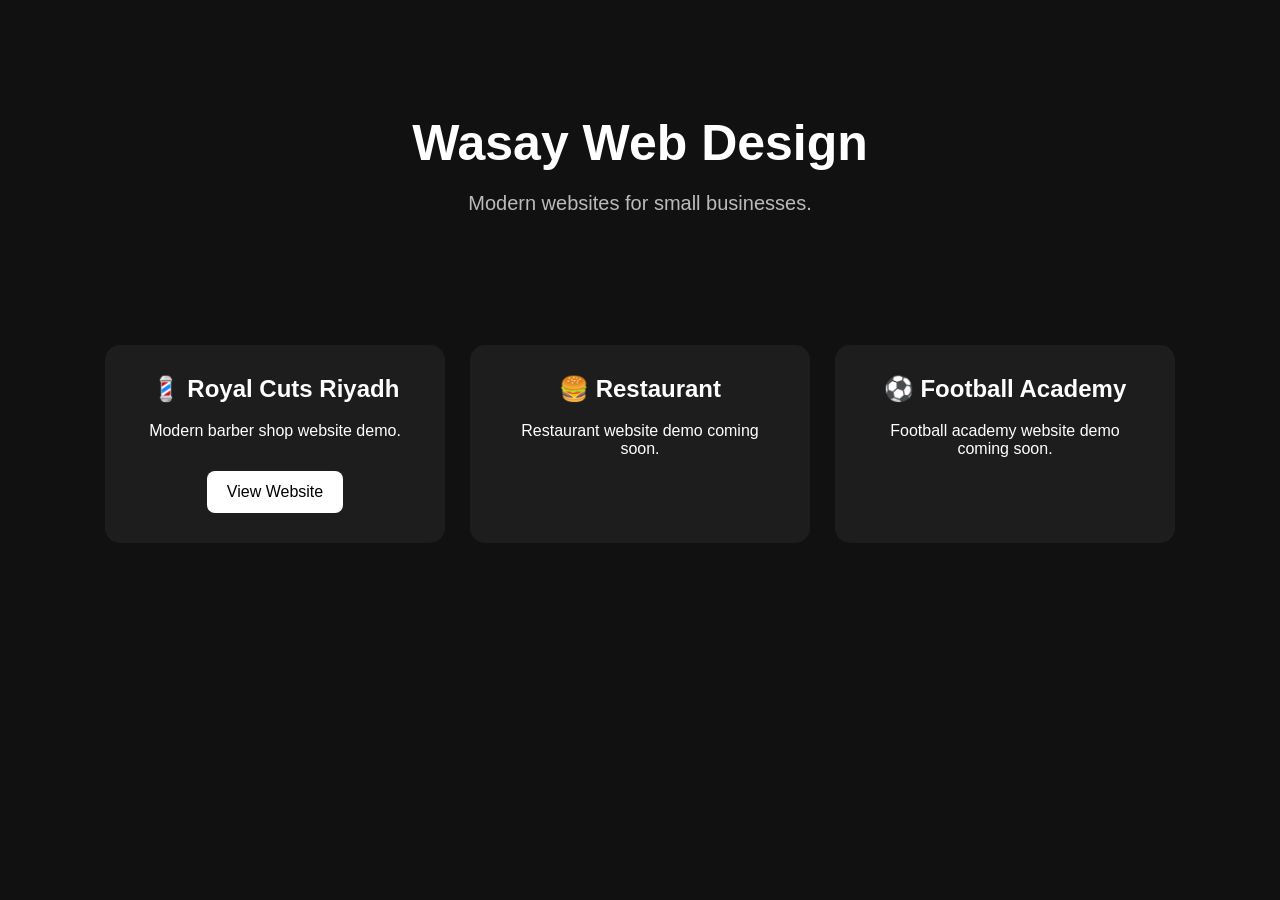
==== portfolio.html @ 5b3b69e5 "Add files via upload" ====
<!DOCTYPE html>
<html lang="en">
<head>
    <meta charset="UTF-8">
    <meta name="viewport" content="width=device-width, initial-scale=1.0">
    <title>Wasay Web Design</title>

    <style>
        body {
            margin: 0;
            font-family: Arial, sans-serif;
            background: #111;
            color: white;
            text-align: center;
        }

        header {
            padding: 80px 20px;
        }

        h1 {
            font-size: 50px;
            margin-bottom: 10px;
        }

        .subtitle {
            color: #bbb;
            font-size: 20px;
        }

        .projects {
            display: flex;
            justify-content: center;
            gap: 25px;
            flex-wrap: wrap;
            padding: 30px;
        }

        .card {
            background: #1d1d1d;
            width: 280px;
            padding: 30px;
            border-radius: 15px;
        }

        .card h2 {
            margin-top: 0;
        }

        .button {
            display: inline-block;
            margin-top: 15px;
            padding: 12px 20px;
            background: white;
            color: black;
            text-decoration: none;
            border-radius: 8px;
        }

        .button:hover {
            opacity: 0.8;
        }
    </style>
</head>

<body>

    <header>
        <h1>Wasay Web Design</h1>
        <p class="subtitle">
            Modern websites for small businesses.
        </p>
    </header>

    <section class="projects">

        <div class="card">
            <h2>💈 Royal Cuts Riyadh</h2>
            <p>Modern barber shop website demo.</p>

            <a class="button"
               href= https://assassinssword7-create.github.io/wasay-first-website/
               target="_blank">
                View Website
            </a>
        </div>

        <div class="card">
            <h2>🍔 Restaurant</h2>
            <p>Restaurant website demo coming soon.</p>
        </div>

        <div class="card">
            <h2>⚽ Football Academy</h2>
            <p>Football academy website demo coming soon.</p>
        </div>

    </section>

</body>
</html>
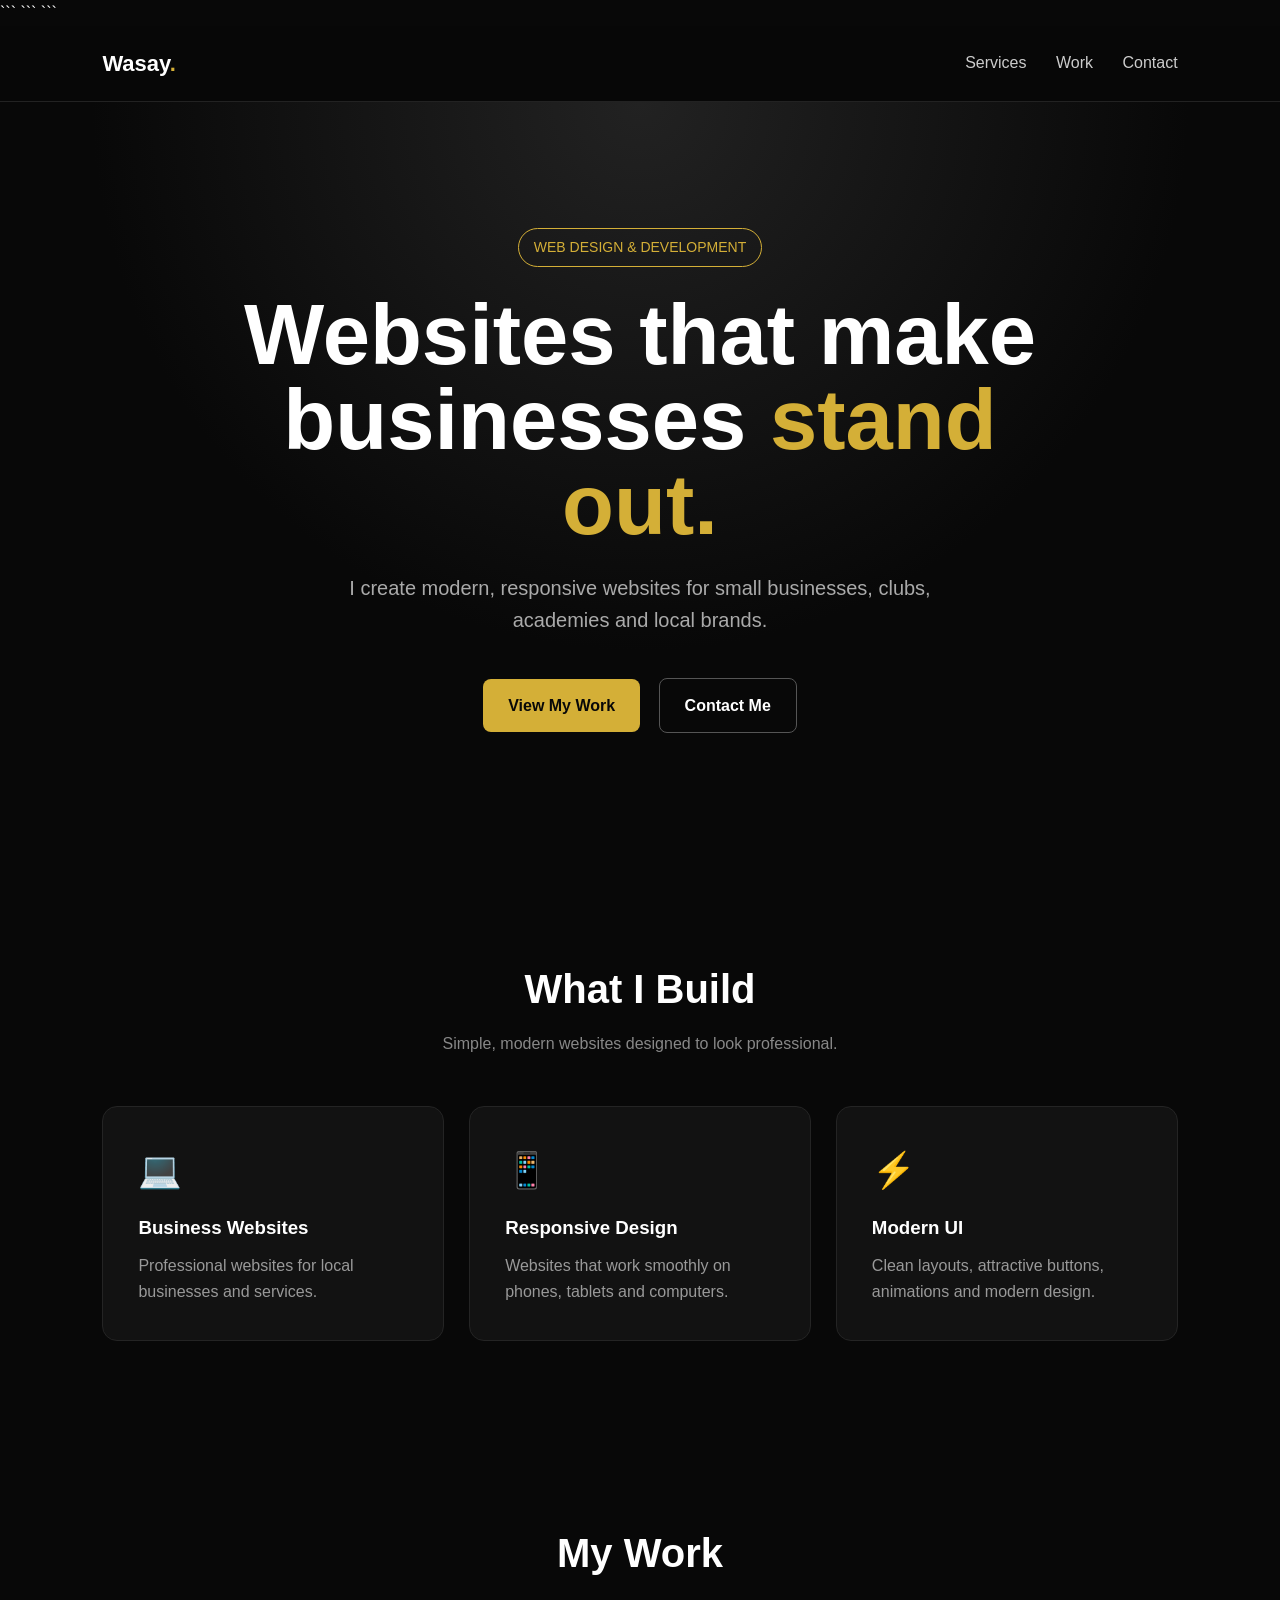
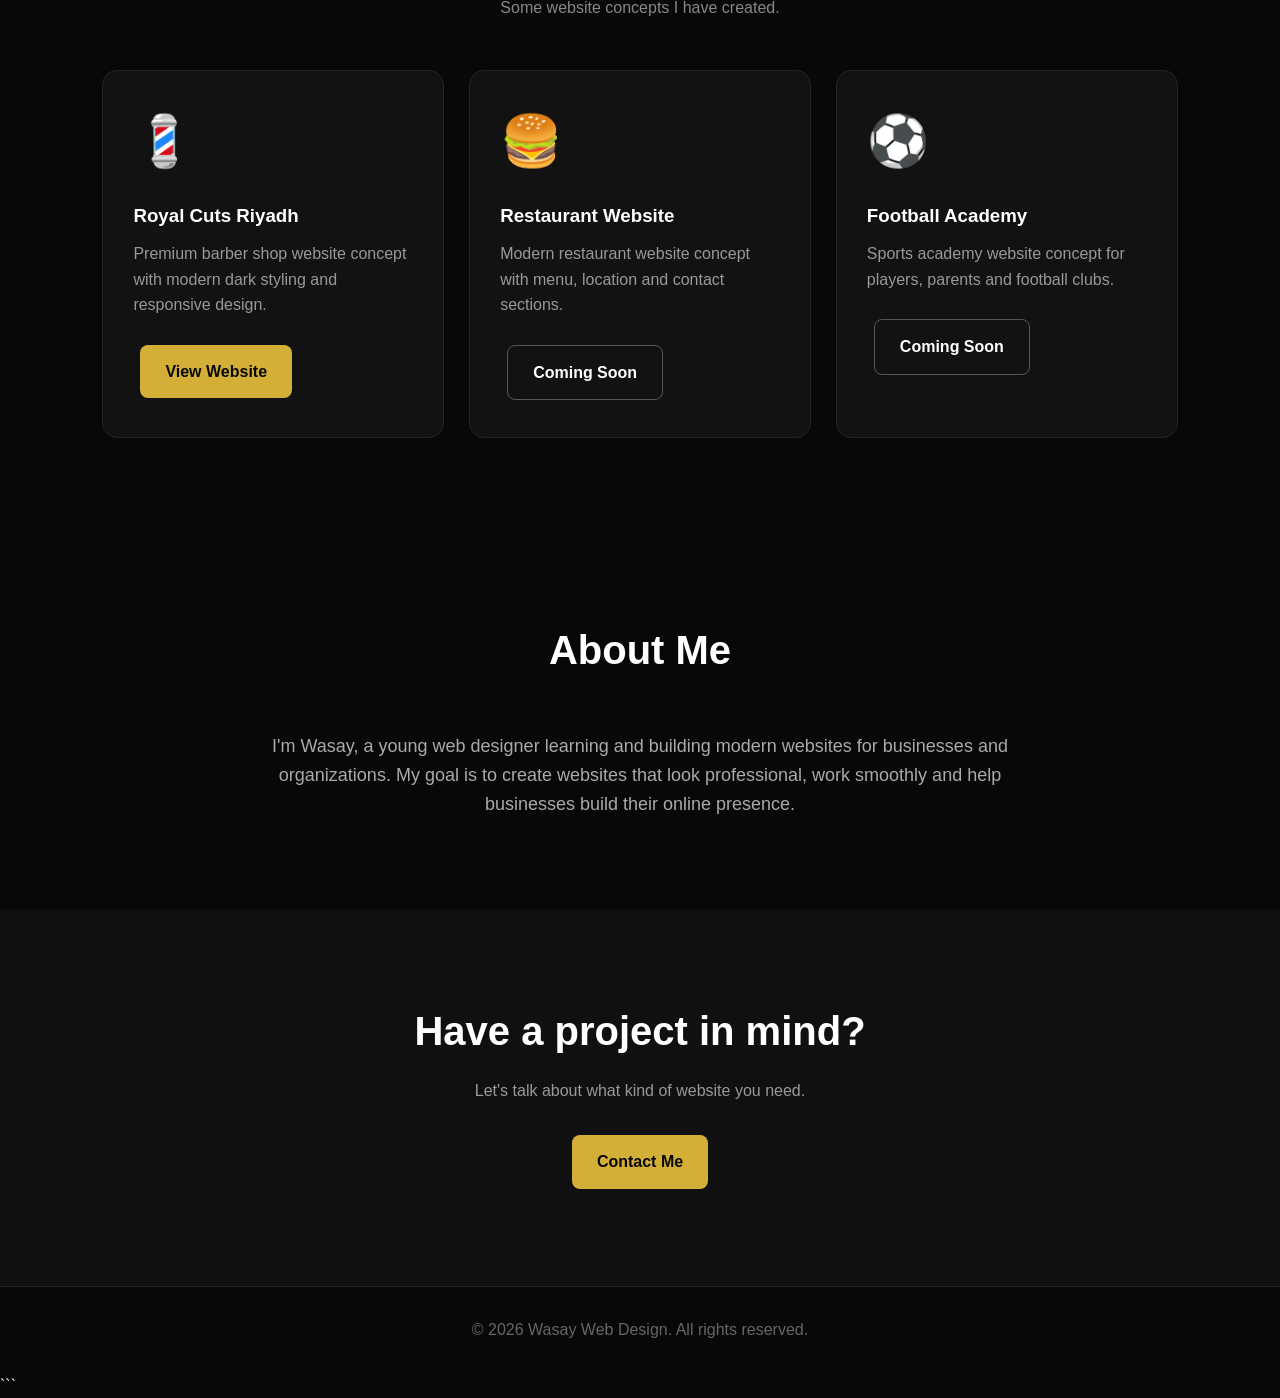
==== commit 3d5caccf: "Add files via upload" ====
--- a/portfolio.html
+++ b/portfolio.html
@@ -1,101 +1,555 @@
 <!DOCTYPE html>
+
 <html lang="en">
 <head>
     <meta charset="UTF-8">
     <meta name="viewport" content="width=device-width, initial-scale=1.0">
-    <title>Wasay Web Design</title>
-
-    <style>
-        body {
-            margin: 0;
-            font-family: Arial, sans-serif;
-            background: #111;
-            color: white;
-            text-align: center;
+
+```
+<title>Wasay Web Design | Modern Websites</title>
+
+<style>
+    * {
+        margin: 0;
+        padding: 0;
+        box-sizing: border-box;
+    }
+
+    html {
+        scroll-behavior: smooth;
+    }
+
+    body {
+        font-family: Arial, sans-serif;
+        background: #080808;
+        color: white;
+        line-height: 1.6;
+    }
+
+    /* NAVBAR */
+
+    nav {
+        position: sticky;
+        top: 0;
+        z-index: 1000;
+        display: flex;
+        justify-content: space-between;
+        align-items: center;
+        padding: 20px 8%;
+        background: rgba(8, 8, 8, 0.95);
+        border-bottom: 1px solid #222;
+    }
+
+    .logo {
+        font-size: 22px;
+        font-weight: bold;
+    }
+
+    .logo span {
+        color: #d4af37;
+    }
+
+    nav a {
+        color: #ccc;
+        text-decoration: none;
+        margin-left: 25px;
+        transition: 0.3s;
+    }
+
+    nav a:hover {
+        color: #d4af37;
+    }
+
+    /* HERO */
+
+    .hero {
+        min-height: 85vh;
+        display: flex;
+        align-items: center;
+        justify-content: center;
+        text-align: center;
+        padding: 60px 20px;
+        background:
+            radial-gradient(circle at top, #222 0%, #080808 55%);
+    }
+
+    .hero-content {
+        max-width: 850px;
+    }
+
+    .tag {
+        display: inline-block;
+        color: #d4af37;
+        border: 1px solid #d4af37;
+        padding: 7px 15px;
+        border-radius: 30px;
+        font-size: 14px;
+        margin-bottom: 25px;
+    }
+
+    .hero h1 {
+        font-size: clamp(45px, 8vw, 85px);
+        line-height: 1;
+        margin-bottom: 25px;
+    }
+
+    .hero h1 span {
+        color: #d4af37;
+    }
+
+    .hero p {
+        color: #aaa;
+        font-size: 20px;
+        max-width: 650px;
+        margin: auto;
+    }
+
+    .hero-buttons {
+        margin-top: 35px;
+    }
+
+    .button {
+        display: inline-block;
+        padding: 14px 25px;
+        margin: 7px;
+        border-radius: 8px;
+        text-decoration: none;
+        font-weight: bold;
+        transition: 0.3s;
+    }
+
+    .primary {
+        background: #d4af37;
+        color: #080808;
+    }
+
+    .primary:hover {
+        transform: translateY(-3px);
+        opacity: 0.9;
+    }
+
+    .secondary {
+        border: 1px solid #555;
+        color: white;
+    }
+
+    .secondary:hover {
+        border-color: #d4af37;
+        color: #d4af37;
+    }
+
+    /* SECTIONS */
+
+    section {
+        padding: 90px 8%;
+    }
+
+    .section-title {
+        text-align: center;
+        margin-bottom: 50px;
+    }
+
+    .section-title h2 {
+        font-size: 40px;
+        margin-bottom: 10px;
+    }
+
+    .section-title p {
+        color: #888;
+    }
+
+    /* SERVICES */
+
+    .services {
+        display: grid;
+        grid-template-columns: repeat(3, 1fr);
+        gap: 25px;
+    }
+
+    .service {
+        background: #121212;
+        border: 1px solid #242424;
+        padding: 35px;
+        border-radius: 15px;
+        transition: 0.3s;
+    }
+
+    .service:hover {
+        transform: translateY(-7px);
+        border-color: #d4af37;
+    }
+
+    .service-icon {
+        font-size: 35px;
+        margin-bottom: 15px;
+    }
+
+    .service h3 {
+        margin-bottom: 10px;
+    }
+
+    .service p {
+        color: #999;
+    }
+
+    /* PROJECTS */
+
+    .projects {
+        display: grid;
+        grid-template-columns: repeat(3, 1fr);
+        gap: 25px;
+    }
+
+    .project {
+        background: #121212;
+        border-radius: 15px;
+        padding: 30px;
+        border: 1px solid #242424;
+        transition: 0.3s;
+    }
+
+    .project:hover {
+        transform: translateY(-7px);
+        border-color: #d4af37;
+    }
+
+    .project-icon {
+        font-size: 50px;
+        margin-bottom: 20px;
+    }
+
+    .project h3 {
+        margin-bottom: 10px;
+    }
+
+    .project p {
+        color: #999;
+        margin-bottom: 20px;
+    }
+
+    /* ABOUT */
+
+    .about {
+        max-width: 800px;
+        margin: auto;
+        text-align: center;
+    }
+
+    .about p {
+        color: #aaa;
+        font-size: 18px;
+    }
+
+    /* CONTACT */
+
+    .contact {
+        text-align: center;
+        background: #101010;
+    }
+
+    .contact h2 {
+        font-size: 40px;
+        margin-bottom: 15px;
+    }
+
+    .contact p {
+        color: #999;
+        margin-bottom: 25px;
+    }
+
+    /* FOOTER */
+
+    footer {
+        text-align: center;
+        padding: 30px;
+        border-top: 1px solid #222;
+        color: #666;
+    }
+
+    /* MOBILE */
+
+    @media (max-width: 800px) {
+
+        nav {
+            padding: 18px 5%;
         }
 
-        header {
-            padding: 80px 20px;
+        nav a {
+            margin-left: 10px;
+            font-size: 14px;
         }
 
-        h1 {
-            font-size: 50px;
-            margin-bottom: 10px;
+        section {
+            padding: 70px 5%;
         }
 
-        .subtitle {
-            color: #bbb;
-            font-size: 20px;
+        .services,
+        .projects {
+            grid-template-columns: 1fr;
         }
 
-        .projects {
-            display: flex;
-            justify-content: center;
-            gap: 25px;
-            flex-wrap: wrap;
-            padding: 30px;
+        .hero {
+            min-height: 75vh;
         }
 
-        .card {
-            background: #1d1d1d;
-            width: 280px;
-            padding: 30px;
-            border-radius: 15px;
+        .hero p {
+            font-size: 17px;
         }
-
-        .card h2 {
-            margin-top: 0;
-        }
-
-        .button {
-            display: inline-block;
-            margin-top: 15px;
-            padding: 12px 20px;
-            background: white;
-            color: black;
-            text-decoration: none;
-            border-radius: 8px;
-        }
-
-        .button:hover {
-            opacity: 0.8;
-        }
-    </style>
+    }
+</style>
+```
+
 </head>
 
 <body>
 
-    <header>
-        <h1>Wasay Web Design</h1>
-        <p class="subtitle">
-            Modern websites for small businesses.
+```
+<!-- NAVBAR -->
+
+<nav>
+    <div class="logo">
+        Wasay<span>.</span>
+    </div>
+
+    <div>
+        <a href="#services">Services</a>
+        <a href="#projects">Work</a>
+        <a href="#contact">Contact</a>
+    </div>
+</nav>
+
+
+<!-- HERO -->
+
+<header class="hero">
+
+    <div class="hero-content">
+
+        <div class="tag">
+            WEB DESIGN & DEVELOPMENT
+        </div>
+
+        <h1>
+            Websites that make<br>
+            businesses <span>stand out.</span>
+        </h1>
+
+        <p>
+            I create modern, responsive websites for small businesses,
+            clubs, academies and local brands.
         </p>
-    </header>
-
-    <section class="projects">
-
-        <div class="card">
-            <h2>💈 Royal Cuts Riyadh</h2>
-            <p>Modern barber shop website demo.</p>
-
-            <a class="button"
-               href= https://assassinssword7-create.github.io/wasay-first-website/
-               target="_blank">
+
+        <div class="hero-buttons">
+
+            <a href="#projects" class="button primary">
+                View My Work
+            </a>
+
+            <a href="#contact" class="button secondary">
+                Contact Me
+            </a>
+
+        </div>
+
+    </div>
+
+</header>
+
+
+<!-- SERVICES -->
+
+<section id="services">
+
+    <div class="section-title">
+
+        <h2>What I Build</h2>
+
+        <p>
+            Simple, modern websites designed to look professional.
+        </p>
+
+    </div>
+
+    <div class="services">
+
+        <div class="service">
+
+            <div class="service-icon">💻</div>
+
+            <h3>Business Websites</h3>
+
+            <p>
+                Professional websites for local businesses and services.
+            </p>
+
+        </div>
+
+
+        <div class="service">
+
+            <div class="service-icon">📱</div>
+
+            <h3>Responsive Design</h3>
+
+            <p>
+                Websites that work smoothly on phones, tablets and computers.
+            </p>
+
+        </div>
+
+
+        <div class="service">
+
+            <div class="service-icon">⚡</div>
+
+            <h3>Modern UI</h3>
+
+            <p>
+                Clean layouts, attractive buttons, animations and modern design.
+            </p>
+
+        </div>
+
+    </div>
+
+</section>
+
+
+<!-- PROJECTS -->
+
+<section id="projects">
+
+    <div class="section-title">
+
+        <h2>My Work</h2>
+
+        <p>
+            Some website concepts I have created.
+        </p>
+
+    </div>
+
+    <div class="projects">
+
+
+        <!-- ROYAL CUTS -->
+
+        <div class="project">
+
+            <div class="project-icon">💈</div>
+
+            <h3>Royal Cuts Riyadh</h3>
+
+            <p>
+                Premium barber shop website concept with
+                modern dark styling and responsive design.
+            </p>
+
+            <a
+                href=https://assassinssword7-create.github.io/wasay-first-website/
+                target="_blank"
+                class="button primary">
                 View Website
             </a>
-        </div>
-
-        <div class="card">
-            <h2>🍔 Restaurant</h2>
-            <p>Restaurant website demo coming soon.</p>
-        </div>
-
-        <div class="card">
-            <h2>⚽ Football Academy</h2>
-            <p>Football academy website demo coming soon.</p>
-        </div>
-
-    </section>
+
+        </div>
+
+
+        <!-- RESTAURANT -->
+
+        <div class="project">
+
+            <div class="project-icon">🍔</div>
+
+            <h3>Restaurant Website</h3>
+
+            <p>
+                Modern restaurant website concept with
+                menu, location and contact sections.
+            </p>
+
+            <span class="button secondary">
+                Coming Soon
+            </span>
+
+        </div>
+
+
+        <!-- FOOTBALL -->
+
+        <div class="project">
+
+            <div class="project-icon">⚽</div>
+
+            <h3>Football Academy</h3>
+
+            <p>
+                Sports academy website concept for
+                players, parents and football clubs.
+            </p>
+
+            <span class="button secondary">
+                Coming Soon
+            </span>
+
+        </div>
+
+    </div>
+
+</section>
+
+
+<!-- ABOUT -->
+
+<section>
+
+    <div class="about">
+
+        <div class="section-title">
+
+            <h2>About Me</h2>
+
+        </div>
+
+        <p>
+            I'm Wasay, a young web designer learning and building
+            modern websites for businesses and organizations.
+            My goal is to create websites that look professional,
+            work smoothly and help businesses build their online presence.
+        </p>
+
+    </div>
+
+</section>
+
+
+<!-- CONTACT -->
+
+<section id="contact" class="contact">
+
+    <h2>Have a project in mind?</h2>
+
+    <p>
+        Let's talk about what kind of website you need.
+    </p>
+
+    <a
+        href="mailto:YOUR-EMAIL-HERE"
+        class="button primary">
+        Contact Me
+    </a>
+
+</section>
+
+
+<!-- FOOTER -->
+
+<footer>
+
+    © 2026 Wasay Web Design. All rights reserved.
+
+</footer>
+```
 
 </body>
-</html>+</html>
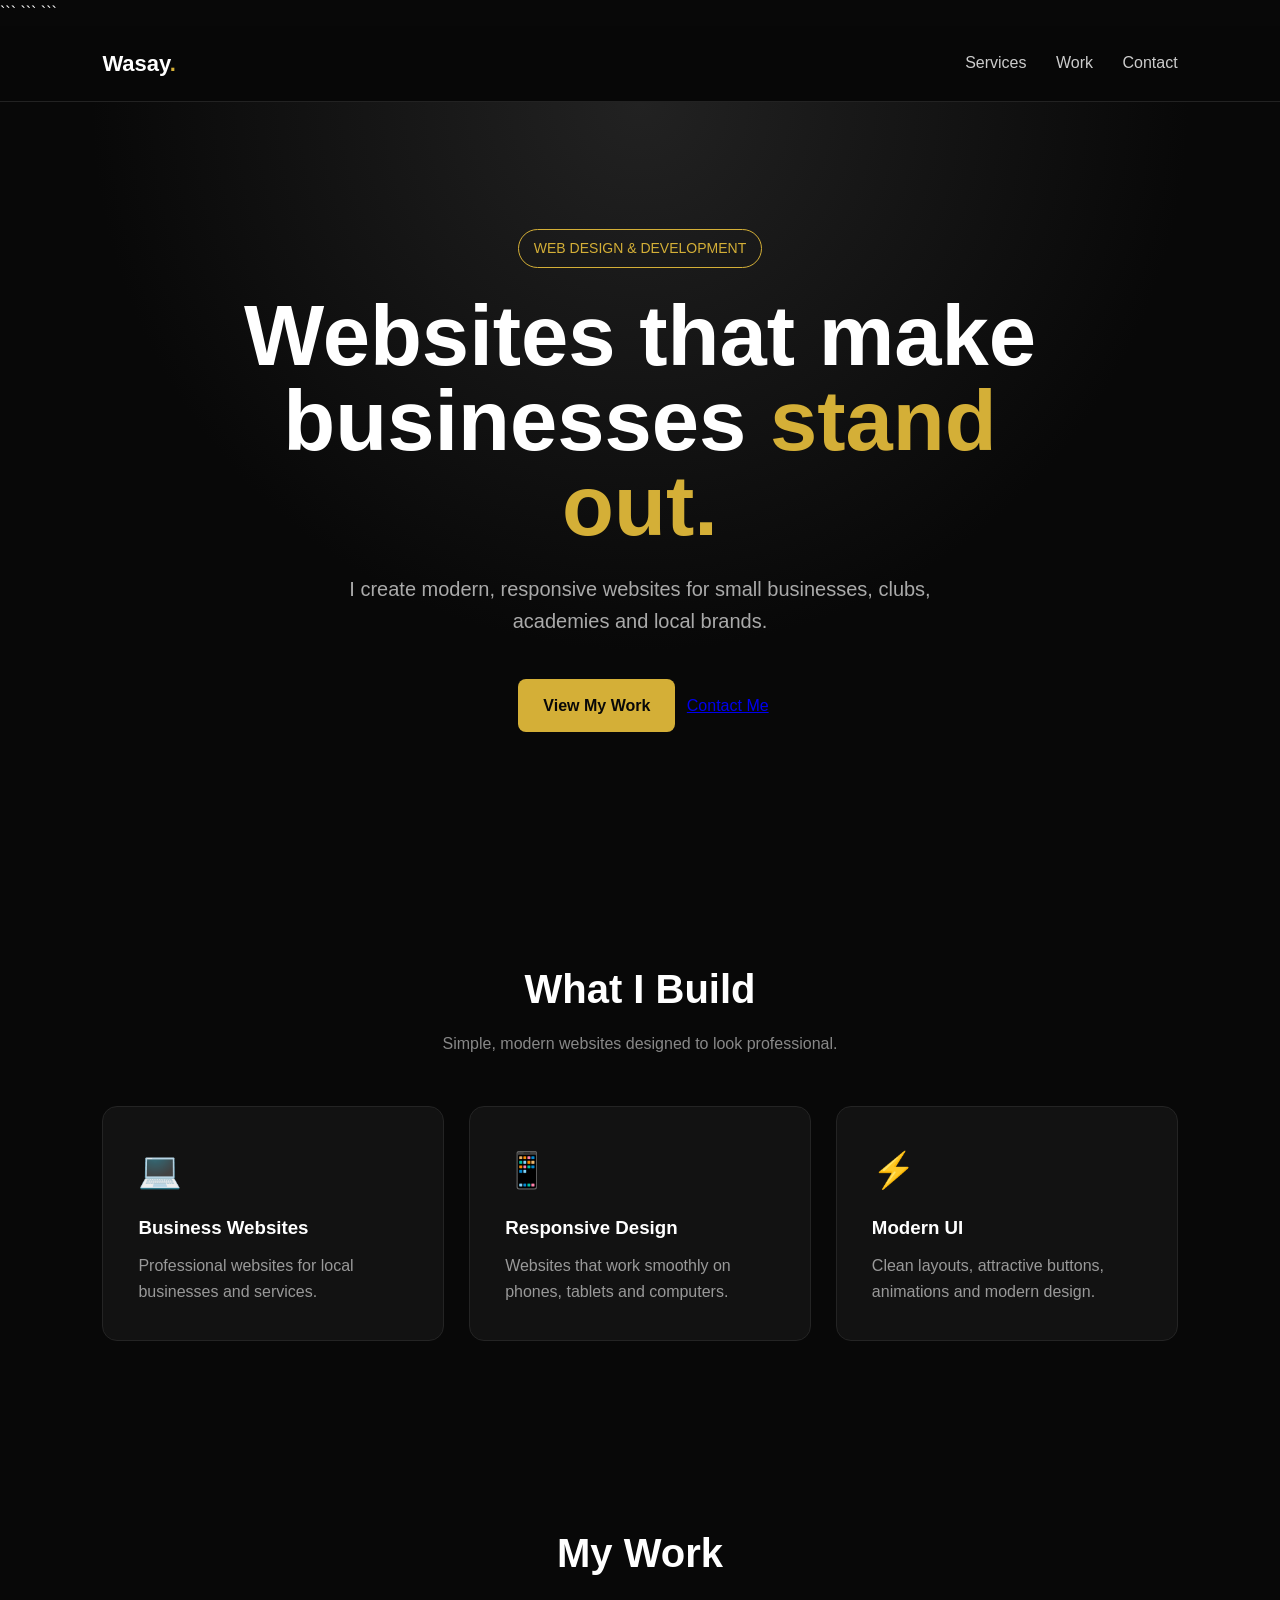
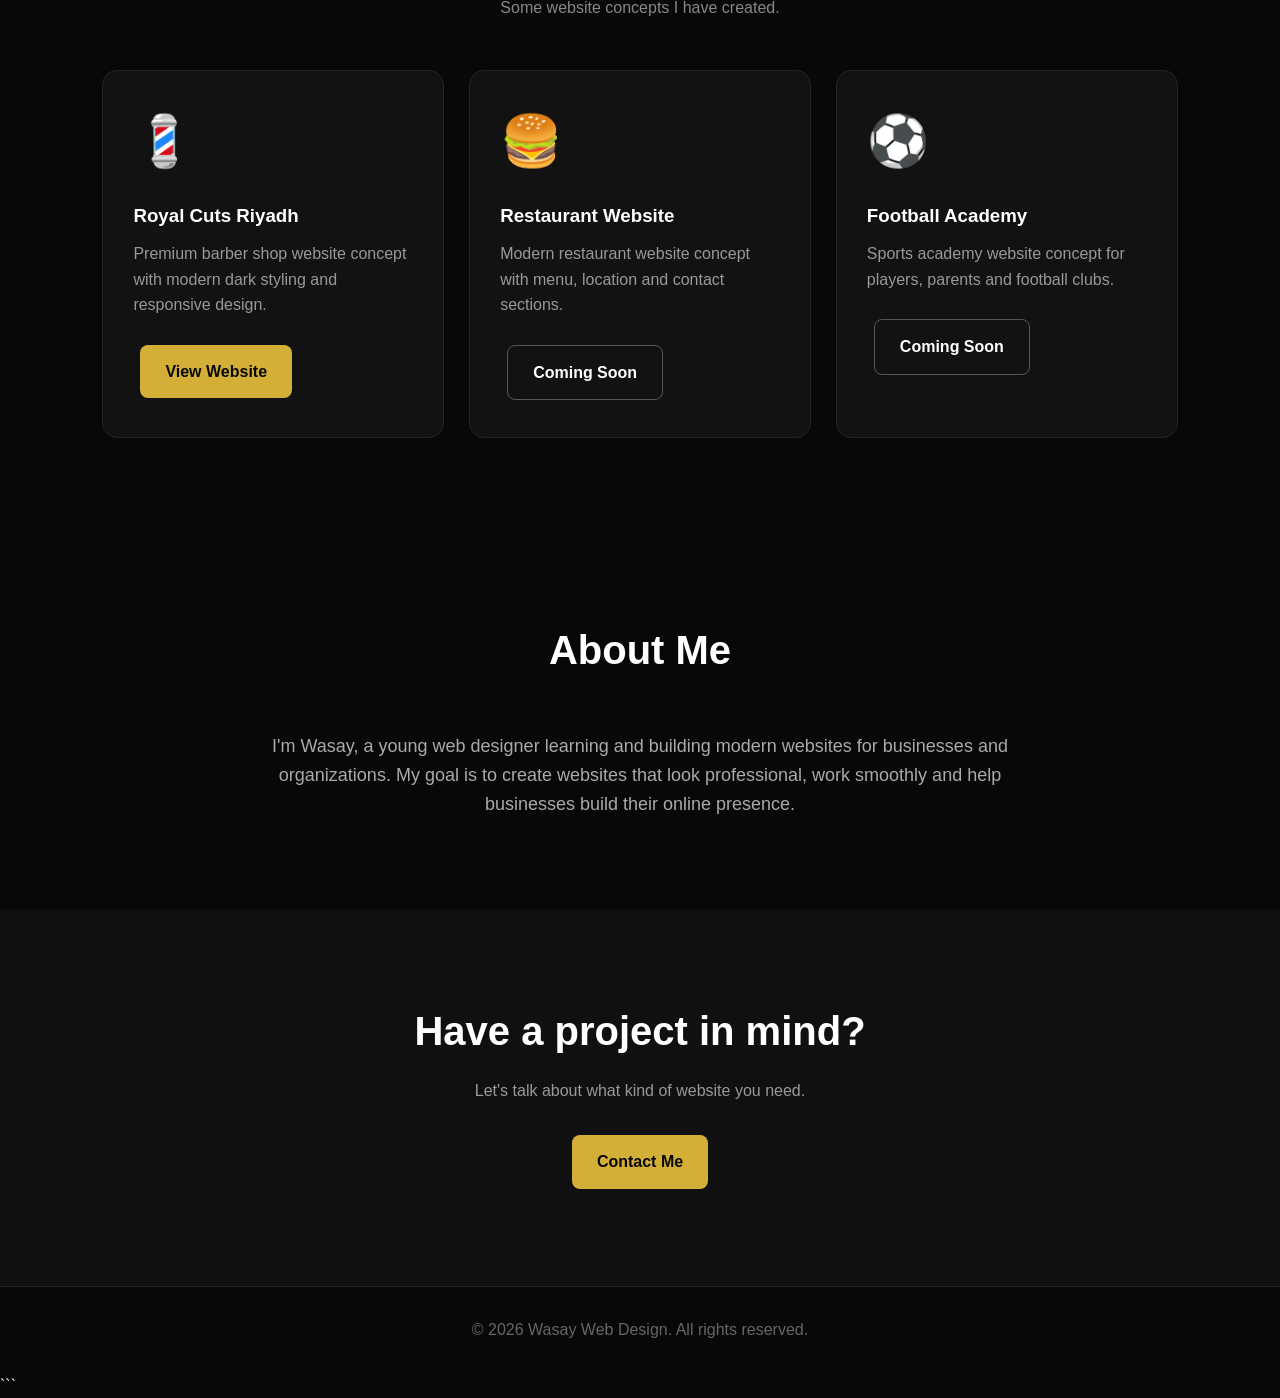
==== commit 40165921: "Fix HTML encoding issues in portfolio.html" ====
--- a/portfolio.html
+++ b/portfolio.html
@@ -345,8 +345,9 @@
                 View My Work
             </a>
 
-            <a href="#contact" class="button secondary">
-                Contact Me
+          <a href="https://wa.me/966550243925 class="button secondary" target="_blank">
+    Contact Me
+</a>
             </a>
 
         </div>
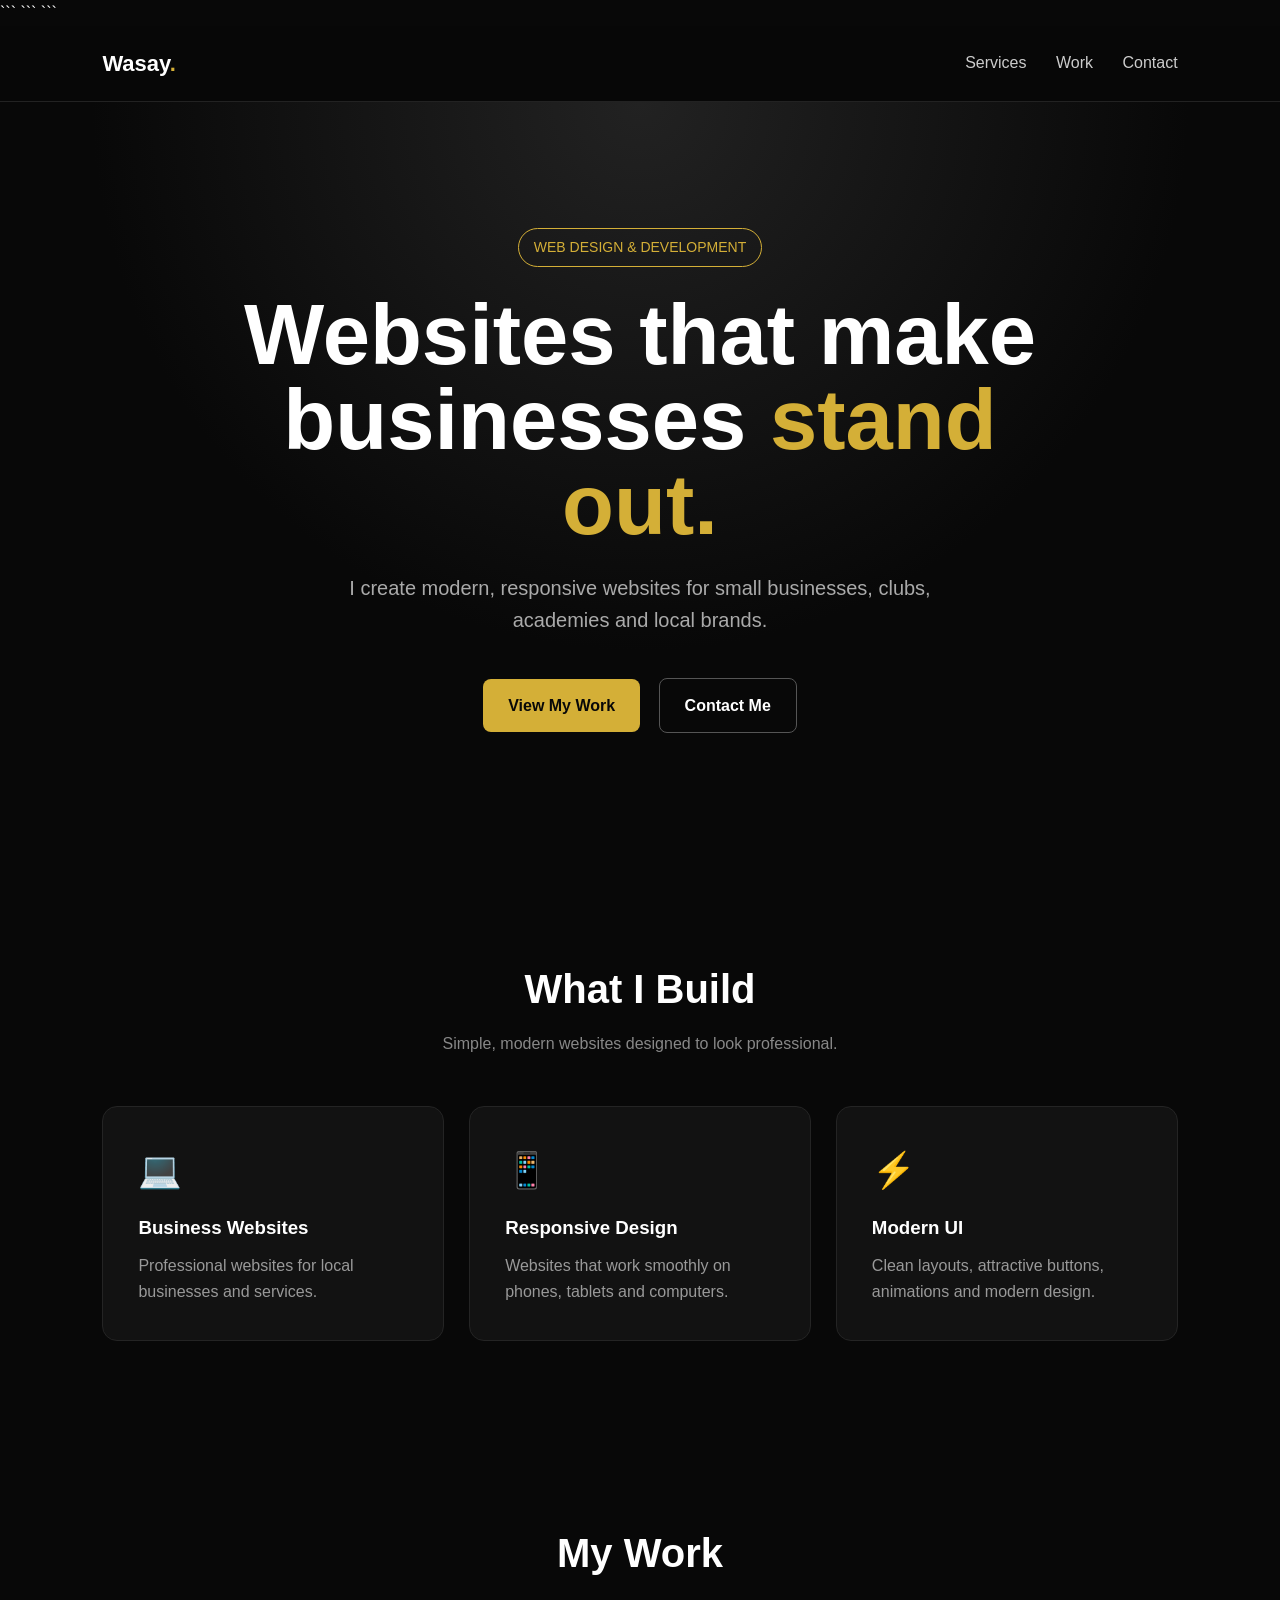
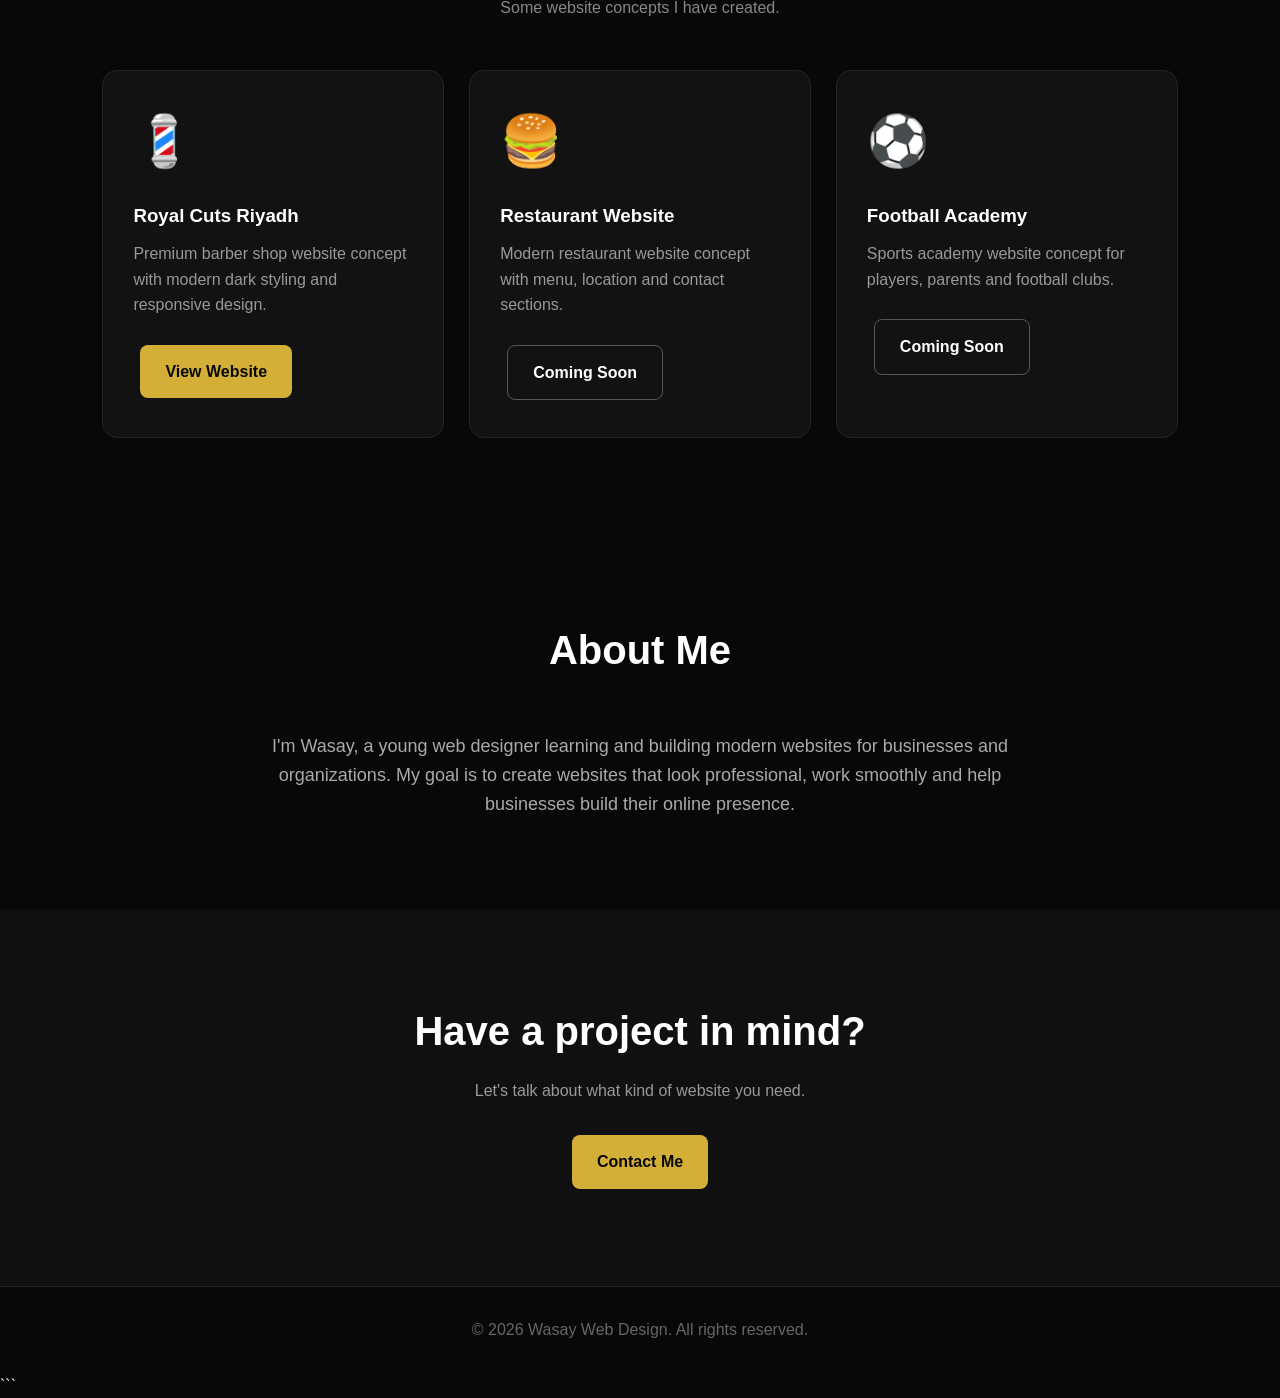
==== commit 261d2206: "Update portfolio.html" ====
--- a/portfolio.html
+++ b/portfolio.html
@@ -345,10 +345,9 @@
                 View My Work
             </a>
 
-          <a href="https://wa.me/966550243925 class="button secondary" target="_blank">
+         <a href="https://wa.me/96655XXXXXXXX" class="button secondary" target="_blank">
     Contact Me
 </a>
-            </a>
 
         </div>
 
